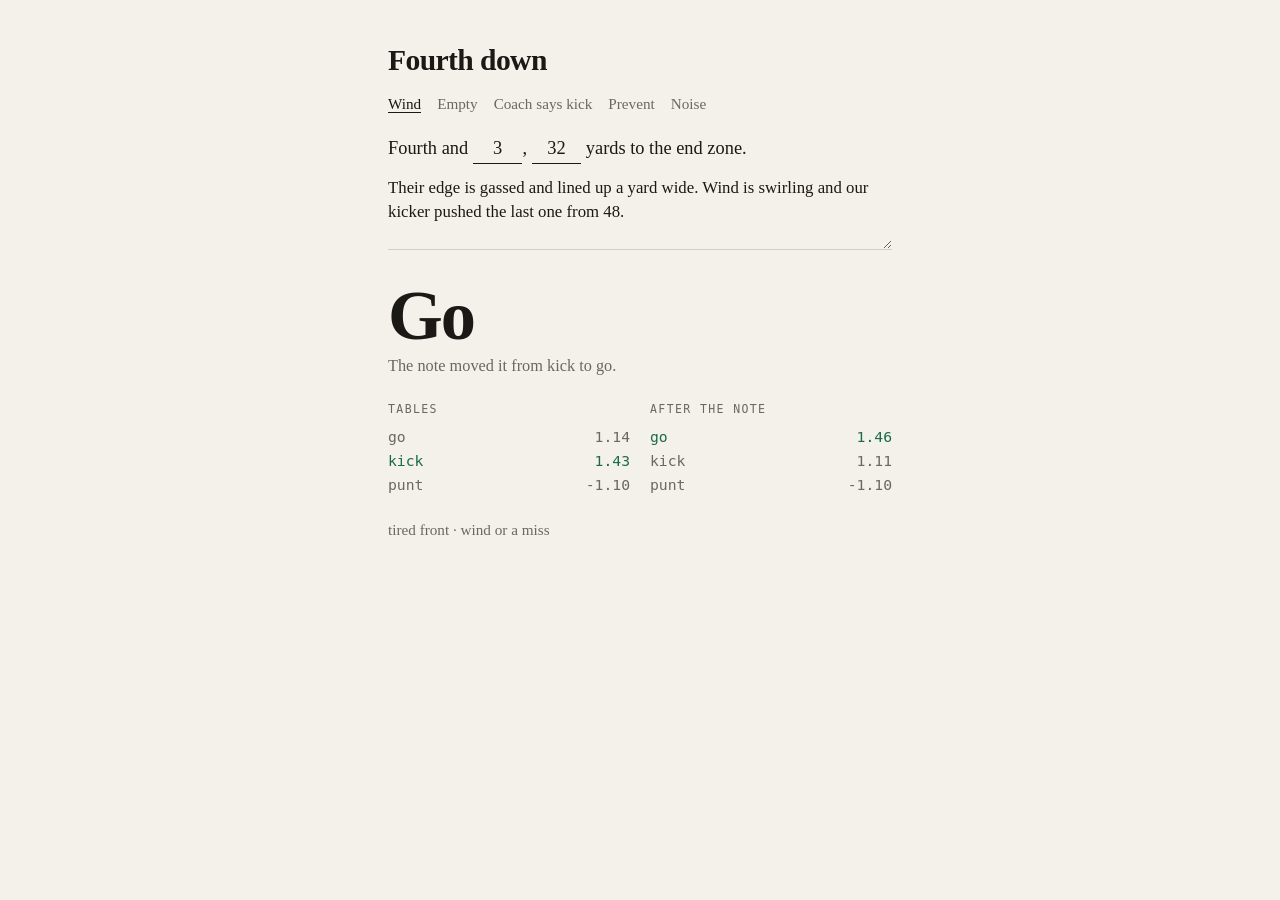
==== index.html @ d165dc44 "Simplify the fourth-down page and host it on GitHub Pages. Cut the lab chrome down to the situation," ====
<!DOCTYPE html>
<html lang="en">
<head>
  <meta charset="utf-8" />
  <meta name="viewport" content="width=device-width, initial-scale=1" />
  <title>Fourth down</title>
  <link rel="stylesheet" href="styles.css" />
</head>
<body>
  <main>
    <h1>Fourth down</h1>
    <nav id="presets" class="presets"></nav>
    <p class="spot">
      Fourth and <input id="yards-to-go" type="number" min="1" max="30" value="3" />,
      <input id="yards-to-endzone" type="number" min="1" max="99" value="32" /> yards to the end zone.
    </p>
    <textarea id="note" rows="3" placeholder="Sideline note"></textarea>

    <section class="result" aria-live="polite">
      <p id="call"></p>
      <p id="why"></p>
      <div class="cols">
        <div>
          <h2>Tables</h2>
          <ol id="baseline"></ol>
        </div>
        <div>
          <h2>After the note</h2>
          <ol id="adjusted"></ol>
        </div>
      </div>
      <p id="read"></p>
    </section>
  </main>
  <script src="lab.js"></script>
  <script src="app.js"></script>
</body>
</html>
---- styles.css ----
:root {
  color-scheme: light;
  --ink: #1a1916;
  --muted: #6d675e;
  --paper: #f4f1ea;
  --accent: #1a6b46;
  font-family: Georgia, "Iowan Old Style", Palatino, serif;
}

* { box-sizing: border-box; }

body {
  margin: 0;
  background: var(--paper);
  color: var(--ink);
}

main {
  max-width: 34rem;
  margin: 0 auto;
  padding: 2.75rem 1.25rem 4rem;
}

h1 {
  font-size: 1.85rem;
  font-weight: 600;
  letter-spacing: -0.02em;
  margin: 0 0 1.1rem;
}

h2 {
  font-size: 0.72rem;
  font-weight: 500;
  letter-spacing: 0.12em;
  text-transform: uppercase;
  color: var(--muted);
  margin: 0 0 0.55rem;
  font-family: ui-monospace, "Source Code Pro", Menlo, Consolas, monospace;
}

.presets {
  display: flex;
  flex-wrap: wrap;
  gap: 0.35rem 1rem;
  margin: 0 0 1.4rem;
}

.presets button {
  appearance: none;
  background: none;
  border: 0;
  padding: 0;
  font: inherit;
  font-size: 0.95rem;
  color: var(--muted);
  cursor: pointer;
}

.presets button:hover { color: var(--ink); }
.presets button.active {
  color: var(--ink);
  box-shadow: inset 0 -1px 0 var(--ink);
}

.spot {
  margin: 0 0 0.75rem;
  font-size: 1.15rem;
  line-height: 1.5;
}

.spot input {
  width: 3.1rem;
  font: inherit;
  font-size: 1.15rem;
  color: var(--ink);
  background: transparent;
  border: 0;
  border-bottom: 1px solid var(--ink);
  padding: 0 0.1rem;
  text-align: center;
  appearance: textfield;
}

.spot input::-webkit-outer-spin-button,
.spot input::-webkit-inner-spin-button {
  appearance: none;
}

textarea {
  width: 100%;
  margin: 0 0 1.75rem;
  padding: 0;
  font: inherit;
  font-size: 1.05rem;
  line-height: 1.45;
  color: var(--ink);
  background: transparent;
  border: 0;
  border-bottom: 1px solid #d5cec2;
  resize: vertical;
}

textarea:focus, .spot input:focus, .presets button:focus-visible {
  outline: none;
}

.spot input:focus, textarea:focus {
  border-bottom-color: var(--accent);
}

#call {
  font-size: clamp(3.2rem, 12vw, 4.4rem);
  font-weight: 600;
  letter-spacing: -0.03em;
  line-height: 0.95;
  margin: 0 0 0.4rem;
  text-transform: capitalize;
}

#why, #read {
  color: var(--muted);
  font-size: 1.02rem;
  line-height: 1.4;
  margin: 0 0 1.5rem;
}

#read {
  margin: 1.4rem 0 0;
  font-size: 0.95rem;
}

.cols {
  display: grid;
  grid-template-columns: 1fr 1fr;
  gap: 1.25rem;
}

ol {
  list-style: none;
  margin: 0;
  padding: 0;
  font-family: ui-monospace, "Source Code Pro", Menlo, Consolas, monospace;
  font-size: 0.92rem;
}

ol li {
  display: flex;
  justify-content: space-between;
  gap: 0.75rem;
  padding: 0.22rem 0;
  color: var(--muted);
}

ol li.best {
  color: var(--accent);
}

@media (max-width: 520px) {
  .cols { grid-template-columns: 1fr; gap: 1.1rem; }
  .spot input { width: 2.7rem; }
}
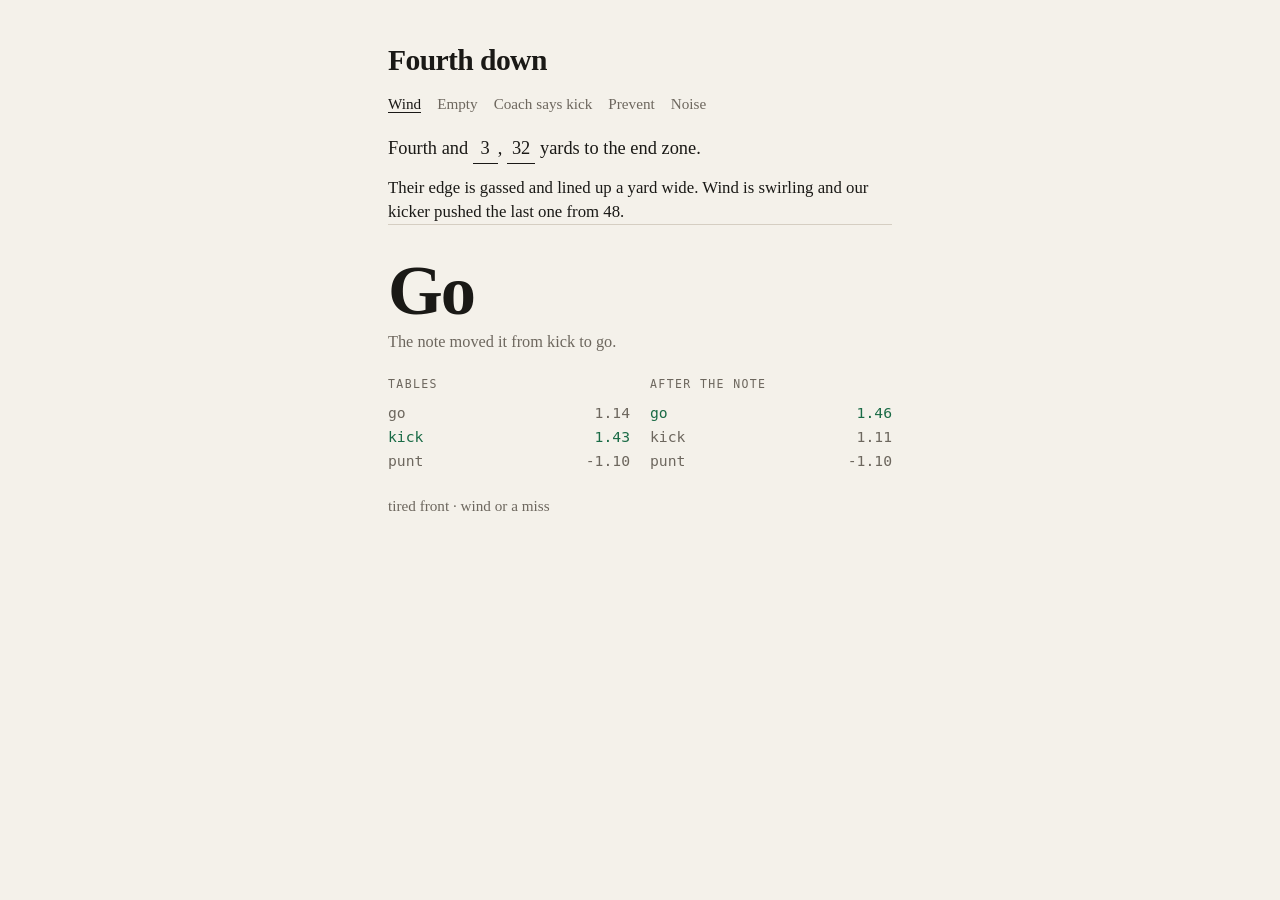
==== commit baad086c: "Tighten the page after a click-through. Only mention a play-call word when the note actually named o" ====
--- a/index.html
+++ b/index.html
@@ -10,11 +10,8 @@
   <main>
     <h1>Fourth down</h1>
     <nav id="presets" class="presets"></nav>
-    <p class="spot">
-      Fourth and <input id="yards-to-go" type="number" min="1" max="30" value="3" />,
-      <input id="yards-to-endzone" type="number" min="1" max="99" value="32" /> yards to the end zone.
-    </p>
-    <textarea id="note" rows="3" placeholder="Sideline note"></textarea>
+    <p class="spot">Fourth and <input id="yards-to-go" inputmode="numeric" maxlength="2" value="3" />, <input id="yards-to-endzone" inputmode="numeric" maxlength="2" value="32" /> yards to the end zone.</p>
+    <textarea id="note" rows="2" placeholder="Sideline note"></textarea>
 
     <section class="result" aria-live="polite">
       <p id="call"></p>
--- a/styles.css
+++ b/styles.css
@@ -69,22 +69,20 @@
 }
 
 .spot input {
-  width: 3.1rem;
+  width: 1.35em;
   font: inherit;
   font-size: 1.15rem;
   color: var(--ink);
   background: transparent;
   border: 0;
   border-bottom: 1px solid var(--ink);
-  padding: 0 0.1rem;
+  padding: 0;
+  margin: 0;
   text-align: center;
-  appearance: textfield;
+  vertical-align: baseline;
 }
 
-.spot input::-webkit-outer-spin-button,
-.spot input::-webkit-inner-spin-button {
-  appearance: none;
-}
+#yards-to-endzone { width: 1.55em; }
 
 textarea {
   width: 100%;
@@ -97,7 +95,7 @@
   background: transparent;
   border: 0;
   border-bottom: 1px solid #d5cec2;
-  resize: vertical;
+  resize: none;
 }
 
 textarea:focus, .spot input:focus, .presets button:focus-visible {
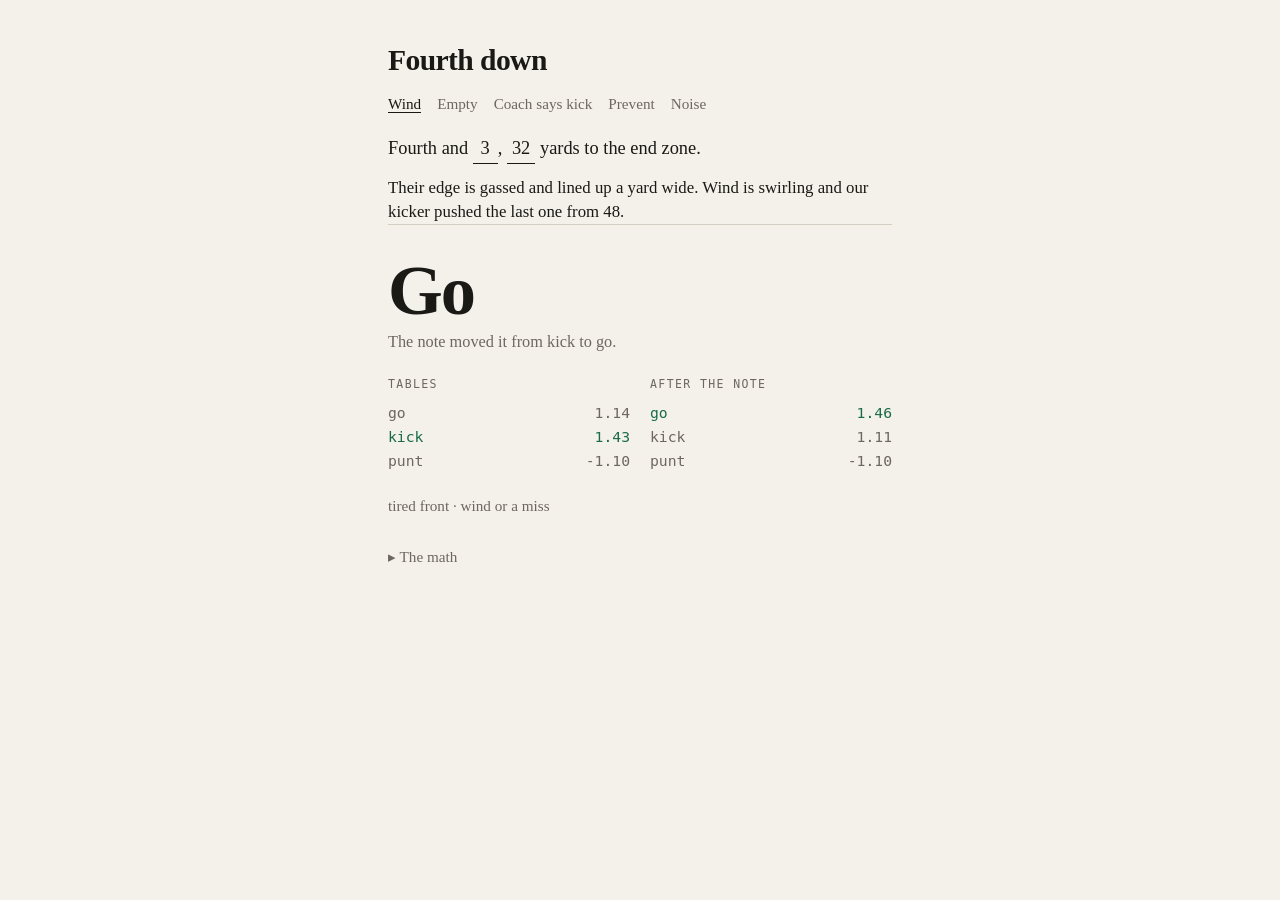
==== commit e339d346: "Add a closed step-by-step math section under the call. Expected points for go, kick, and punt, then " ====
--- a/index.html
+++ b/index.html
@@ -27,6 +27,10 @@
         </div>
       </div>
       <p id="read"></p>
+      <details id="math">
+        <summary>The math</summary>
+        <ol id="math-steps" class="math-steps"></ol>
+      </details>
     </section>
   </main>
   <script src="lab.js"></script>
--- a/styles.css
+++ b/styles.css
@@ -133,7 +133,7 @@
   gap: 1.25rem;
 }
 
-ol {
+.cols ol {
   list-style: none;
   margin: 0;
   padding: 0;
@@ -141,7 +141,7 @@
   font-size: 0.92rem;
 }
 
-ol li {
+.cols ol li {
   display: flex;
   justify-content: space-between;
   gap: 0.75rem;
@@ -149,8 +149,52 @@
   color: var(--muted);
 }
 
-ol li.best {
+.cols ol li.best {
   color: var(--accent);
+}
+
+#math {
+  margin-top: 2rem;
+}
+
+#math summary {
+  cursor: pointer;
+  color: var(--muted);
+  font-size: 0.95rem;
+  list-style: none;
+}
+
+#math summary::-webkit-details-marker { display: none; }
+
+#math summary::before {
+  content: "▸ ";
+}
+
+#math[open] summary::before {
+  content: "▾ ";
+}
+
+.math-steps {
+  margin: 0.9rem 0 0;
+  padding: 0 0 0 1.15rem;
+  color: var(--ink);
+  font-size: 1.02rem;
+  line-height: 1.45;
+}
+
+.math-steps li {
+  margin: 0.85rem 0;
+}
+
+.math-steps strong {
+  font-weight: 600;
+}
+
+.eq {
+  font-family: ui-monospace, "Source Code Pro", Menlo, Consolas, monospace;
+  font-size: 0.9rem;
+  color: var(--muted);
+  margin: 0.28rem 0 0;
 }
 
 @media (max-width: 520px) {
